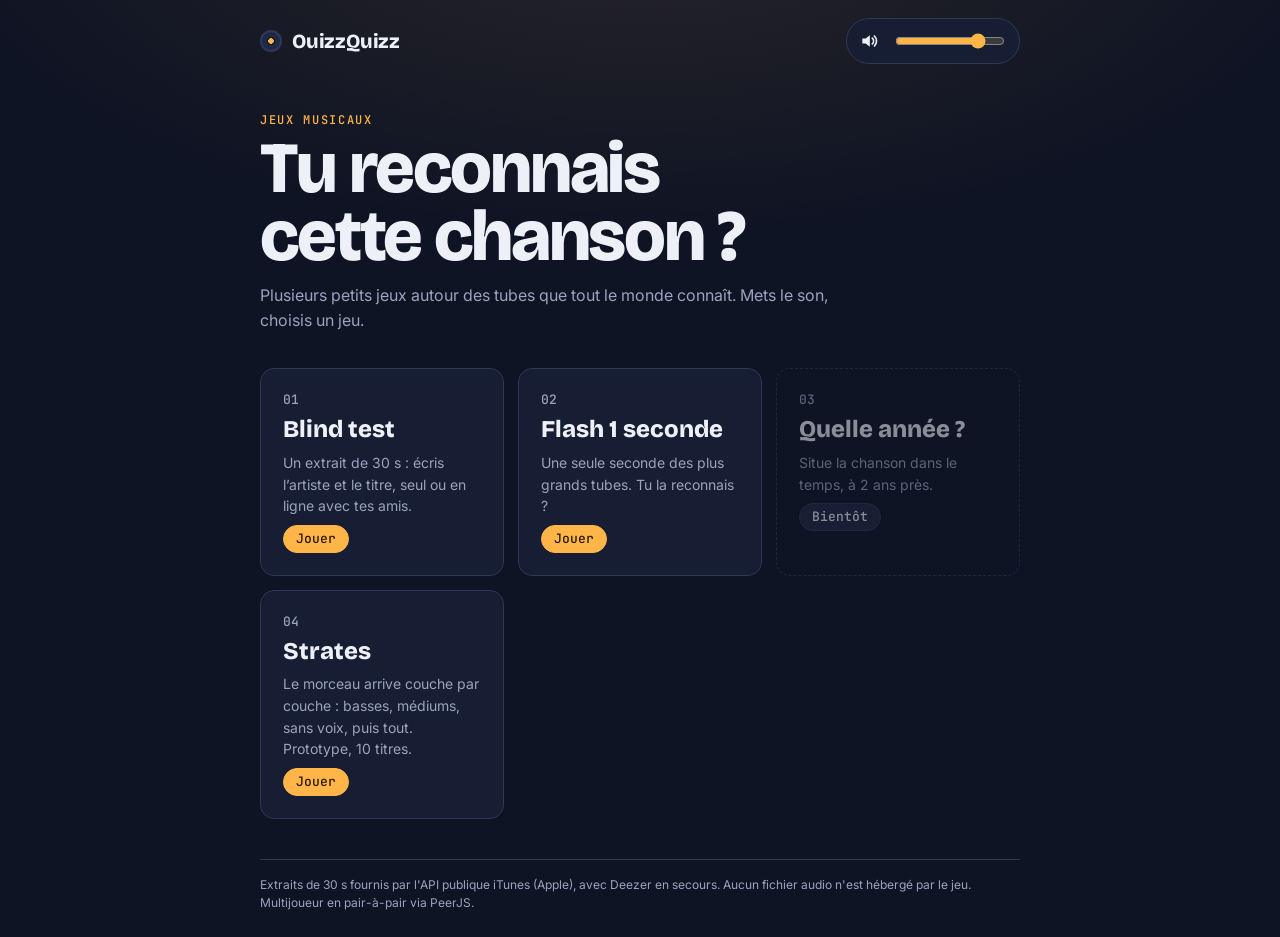
==== index.html @ e206c195 "Prototype Strates : morceau révélé couche par couche (filtres Web Audio), 10 titres en solo Co-Autho" ====
<!doctype html>
<html lang="fr">
<head>
  <meta charset="utf-8">
  <meta name="viewport" content="width=device-width, initial-scale=1, viewport-fit=cover">
  <title>OuizzQuizz</title>
  <link rel="preconnect" href="https://fonts.googleapis.com">
  <link rel="stylesheet" href="https://fonts.googleapis.com/css2?family=Bricolage+Grotesque:opsz,wght@12..96,500;12..96,800&family=Inter:wght@400;500;600&family=JetBrains+Mono:wght@500&display=swap">
  <link rel="stylesheet" href="css/style.css">
  <link rel="stylesheet" href="css/strates.css">
</head>
<body>
  <header class="topbar">
    <button class="brand" id="home-link" type="button" aria-label="Retour à l'accueil">
      <span class="brand-mark" aria-hidden="true"></span>OuizzQuizz
    </button>
    <div class="volume">
      <button type="button" id="mute-btn" class="vol-btn" aria-label="Couper le son">
        <svg viewBox="0 0 24 24" width="20" height="20" aria-hidden="true"><path fill="currentColor" d="M4 9v6h4l5 4V5L8 9H4z"/><path id="vol-waves" fill="none" stroke="currentColor" stroke-width="2" stroke-linecap="round" d="M16 8.5a5 5 0 0 1 0 7M18.5 6a8.5 8.5 0 0 1 0 12"/></svg>
      </button>
      <input type="range" id="volume" min="0" max="100" step="1" aria-label="Volume">
    </div>
  </header>

  <main id="app" aria-live="polite"></main>

  <footer class="credits">
    Extraits de 30 s fournis par l'API publique iTunes (Apple), avec Deezer en secours. Aucun fichier audio n'est hébergé par le jeu. Multijoueur en pair-à-pair via PeerJS.
  </footer>

  <!-- Scripts classiques (pas de modules ES) : le jeu marche aussi en double-cliquant sur index.html. -->
  <script src="js/vendor/peerjs.min.js"></script>
  <script src="js/core/registry.js"></script>
  <script src="js/core/audio-source.js"></script>
  <script src="js/core/ui.js"></script>
  <script src="js/core/match.js"></script>
  <script src="js/core/net.js"></script>
  <script src="js/data/big-catalog.js"></script>
  <script src="js/data/catalog.js"></script>
  <script src="js/games/blindtest/engine.js"></script>
  <script src="js/games/blindtest/view.js"></script>
  <script src="js/games/strates.js"></script>
  <!-- Ajouter les futurs sous-jeux ici : js/games/<nom>.js -->
  <script src="js/app.js"></script>
</body>
</html>
---- css/style.css ----
/* Concept : console de radio de nuit. Fond encre bleue, accents ambre de VU-mètre. */
:root {
  --bg: #0f1424;
  --surface: #171e33;
  --surface-2: #202944;
  --line: #2d3756;
  --fg: #eef0f7;
  --muted: #9aa3bf;
  --amber: #ffb547;
  --amber-ink: #2a1a00;
  --good: #3ccf8e;
  --bad: #ff6b6b;
  --display: 'Bricolage Grotesque', 'Arial Narrow', system-ui, sans-serif;
  --body: 'Inter', system-ui, -apple-system, 'Segoe UI', sans-serif;
  --mono: 'JetBrains Mono', ui-monospace, Menlo, monospace;
  --radius: 14px;
  color-scheme: dark;
}

* { box-sizing: border-box; }
[hidden] { display: none !important; }
html, body { margin: 0; }
body {
  min-height: 100vh;
  background:
    radial-gradient(ellipse 80% 50% at 50% -10%, rgba(255, 181, 71, .10), transparent 70%),
    var(--bg);
  color: var(--fg);
  font: 16px/1.55 var(--body);
  padding-left: max(16px, env(safe-area-inset-left, 0px));
  padding-right: max(16px, env(safe-area-inset-right, 0px));
  padding-block: env(safe-area-inset-top, 0px) env(safe-area-inset-bottom, 0px);
  display: flex;
  flex-direction: column;
  align-items: center;
}
.topbar, main, .credits { width: 100%; max-width: 760px; }
button { font: inherit; color: inherit; }
:focus-visible { outline: 3px solid var(--amber); outline-offset: 3px; }

.topbar { padding-block: 18px; }
.brand {
  display: inline-flex; align-items: center; gap: 10px;
  background: none; border: 0; cursor: pointer; padding: 0;
  font-family: var(--display); font-weight: 800; font-size: 20px; letter-spacing: -.01em;
}
.brand-mark {
  width: 22px; height: 22px; border-radius: 50%;
  background: radial-gradient(circle, var(--amber) 0 18%, var(--bg) 19% 26%, var(--surface-2) 27% 100%);
  box-shadow: inset 0 0 0 2px var(--line);
}

main { flex: 1; padding-block: 8px 40px; }
.credits { color: var(--muted); font-size: 12px; padding-block: 16px 24px; border-top: 1px solid var(--line); }

/* Typo */
.eyebrow { margin: 0; font: 500 12px/1 var(--mono); text-transform: uppercase; letter-spacing: .14em; color: var(--amber); }
.display { margin: 8px 0 12px; font: 800 clamp(40px, 9vw, 72px)/0.95 var(--display); letter-spacing: -.03em; text-wrap: balance; }
.lede { margin: 0; color: var(--muted); max-width: 60ch; }
.meta { margin: 0; color: var(--muted); font-size: 14px; }
h2 { font: 800 24px/1.15 var(--display); margin: 0; }

/* Accueil */
.home { display: grid; gap: 36px; }
.hero { padding-top: 24px; }
.games { display: grid; grid-template-columns: repeat(auto-fit, minmax(220px, 1fr)); gap: 14px; }
.game-card {
  position: relative; display: grid; gap: 8px; align-content: start;
  padding: 22px; min-height: 190px;
  background: var(--surface); border: 1px solid var(--line); border-radius: var(--radius);
  color: inherit; text-decoration: none;
  transition: transform .15s ease, border-color .15s ease;
}
.game-card p { margin: 0; color: var(--muted); font-size: 14px; }
.game-card .pill { justify-self: start; margin-top: auto; }
a.game-card:hover { transform: translateY(-2px); border-color: var(--amber); }
.game-card.soon { opacity: .55; border-style: dashed; background: transparent; }
.game-num { font: 500 13px var(--mono); color: var(--muted); }

.pill {
  display: inline-block; padding: 5px 12px; border-radius: 999px;
  background: var(--surface-2); border: 1px solid var(--line);
  font: 500 13px/1.2 var(--mono); font-variant-numeric: tabular-nums;
}
.pill.play, .pill.score { background: var(--amber); color: var(--amber-ink); border-color: var(--amber); }
.pill.streak { color: var(--amber); border-color: var(--amber); }

/* Panneaux */
.panel { display: grid; gap: 22px; padding-top: 12px; }
.field { display: grid; gap: 10px; }
.label { font: 500 12px var(--mono); text-transform: uppercase; letter-spacing: .12em; color: var(--muted); }
.chips { display: flex; flex-wrap: wrap; gap: 8px; }
.chip {
  padding: 9px 16px; border-radius: 999px; cursor: pointer;
  background: var(--surface); border: 1px solid var(--line);
}
.chip:hover { border-color: var(--muted); }
.chip[aria-checked="true"] { background: var(--fg); color: var(--bg); border-color: var(--fg); font-weight: 600; }

.btn {
  justify-self: start; padding: 14px 26px; border-radius: 999px; cursor: pointer;
  border: 1px solid transparent; font-weight: 600;
}
.btn.primary { background: var(--amber); color: var(--amber-ink); }
.btn.primary:hover { filter: brightness(1.08); }
.btn.ghost { background: transparent; border-color: var(--line); }
.btn.ghost:hover { border-color: var(--muted); }

/* Égaliseur */
.eq { display: flex; align-items: flex-end; gap: 5px; height: 64px; }
.eq span {
  width: 9px; height: 18%; border-radius: 3px;
  background: linear-gradient(to top, var(--amber), #ffd88f);
  transition: height .3s ease;
}
.eq.on span, .loading .eq span { animation: bounce .9s ease-in-out infinite alternate; }
@keyframes bounce { 0% { height: 15%; } 50% { height: 85%; } 100% { height: 40%; } }

.loading { justify-items: center; padding-block: 80px; color: var(--muted); }

/* Manche */
.round-head { display: flex; flex-wrap: wrap; gap: 8px; }
.stage {
  display: grid; justify-items: center; gap: 12px;
  padding: 32px 16px; border-radius: var(--radius);
  background: var(--surface); border: 1px solid var(--line);
}
.status { margin: 0; font: 800 22px var(--display); text-align: center; }

.timer { position: relative; height: 28px; border-radius: 999px; background: var(--surface); border: 1px solid var(--line); overflow: hidden; }
.timer-fill { position: absolute; inset: 0; background: var(--amber); transform-origin: left; opacity: .85; }
.timer-fill.hurry { background: var(--bad); }
.timer-text { position: absolute; right: 12px; top: 50%; transform: translateY(-50%); font: 500 13px var(--mono); color: var(--fg); mix-blend-mode: difference; font-variant-numeric: tabular-nums; }

.options { display: grid; grid-template-columns: repeat(auto-fit, minmax(260px, 1fr)); gap: 10px; }
.option {
  display: flex; align-items: center; gap: 14px; text-align: left;
  padding: 14px 16px; border-radius: var(--radius); cursor: pointer;
  background: var(--surface); border: 1px solid var(--line);
  transition: border-color .12s ease, background .12s ease;
}
.option:hover:not(:disabled) { border-color: var(--amber); background: var(--surface-2); }
.option:disabled { cursor: default; opacity: .6; }
.option.right { opacity: 1; border-color: var(--good); background: color-mix(in srgb, var(--good) 16%, var(--surface)); }
.option.wrong { opacity: 1; border-color: var(--bad); background: color-mix(in srgb, var(--bad) 16%, var(--surface)); }
.key {
  flex: none; width: 28px; height: 28px; display: grid; place-items: center;
  border-radius: 8px; border: 1px solid var(--line); font: 500 13px var(--mono); color: var(--muted);
}
.opt-text { display: grid; min-width: 0; }
.opt-text strong { font-weight: 600; }
.opt-text span { color: var(--muted); font-size: 14px; }

/* Révélation */
.reveal {
  display: grid; grid-template-columns: auto 1fr; gap: 18px; align-items: center;
  padding: 18px; border-radius: var(--radius);
  background: var(--surface-2); border: 1px solid var(--line);
  animation: rise .35s ease both;
}
.reveal.good { border-color: var(--good); }
.reveal.bad { border-color: var(--bad); }
.cover { width: 120px; height: 120px; border-radius: 10px; object-fit: cover; background: var(--surface); }
.reveal-text { min-width: 0; }
.reveal-text p { margin: 0; }
.verdict { font: 500 13px var(--mono); text-transform: uppercase; letter-spacing: .1em; }
.reveal.good .verdict { color: var(--good); }
.reveal.bad .verdict { color: var(--bad); }
.reveal-title { font: 800 26px/1.1 var(--display); margin-top: 6px !important; }
.reveal-artist { color: var(--muted); }
.source { display: inline-block; margin-top: 8px; color: var(--amber); font-size: 14px; }
.next-btn { grid-column: 1 / -1; }
@keyframes rise { from { opacity: 0; transform: translateY(8px); } }

/* Fin */
.big-score { margin: 0; font: 800 clamp(64px, 16vw, 120px)/1 var(--display); letter-spacing: -.04em; color: var(--amber); font-variant-numeric: tabular-nums; }
.big-score small { font-size: .3em; color: var(--muted); letter-spacing: 0; }
.recap { list-style: none; margin: 0; padding: 0; border-top: 1px solid var(--line); }
.recap li { display: grid; grid-template-columns: 24px 1fr auto; gap: 10px; align-items: baseline; padding: 10px 0; border-bottom: 1px solid var(--line); }
.recap-text { min-width: 0; color: var(--muted); }
.recap-text strong { color: var(--fg); font-weight: 600; }
.recap-pts { font: 500 13px var(--mono); color: var(--muted); font-variant-numeric: tabular-nums; }
.recap .ok .mark { color: var(--good); }
.recap .ko .mark { color: var(--bad); }
.actions { display: flex; flex-wrap: wrap; gap: 10px; }

@media (max-width: 480px) {
  .reveal { grid-template-columns: 1fr; }
  .cover { width: 100%; height: auto; aspect-ratio: 1; max-width: 220px; }
}
@media (prefers-reduced-motion: reduce) {
  *, *::before, *::after { animation: none !important; transition: none !important; }
}

/* ---------- v2 : réponse écrite, multijoueur ---------- */
.settings { display: grid; gap: 18px; }
.chip:disabled { cursor: default; opacity: .75; }
.chip:disabled:hover { border-color: var(--line); }
.text-input {
  width: 100%; padding: 13px 16px; border-radius: 12px;
  background: var(--surface); border: 1px solid var(--line); color: var(--fg);
  font: 500 17px var(--body);
}
.text-input::placeholder { color: var(--muted); opacity: .7; }
.text-input:focus { outline: none; border-color: var(--amber); box-shadow: 0 0 0 3px color-mix(in srgb, var(--amber) 25%, transparent); }
.text-input:disabled { opacity: .6; }
#player-name { max-width: 320px; }
.error { margin: 0; color: var(--bad); font-weight: 500; }

.join-box { display: grid; gap: 10px; padding: 20px; border-radius: var(--radius); border: 1px dashed var(--line); }
.join-row { display: flex; flex-wrap: wrap; gap: 10px; }
.code-input { width: 9ch; flex: none; text-transform: uppercase; font: 500 22px var(--mono); letter-spacing: .25em; text-align: center; }

.code-card { display: grid; gap: 8px; justify-items: start; padding: 22px; border-radius: var(--radius); background: var(--surface); border: 1px solid var(--line); }
.code { margin: 0; font: 800 clamp(56px, 14vw, 88px)/1 var(--mono); letter-spacing: .12em; color: var(--amber); }

.players { list-style: none; margin: 0; padding: 0; display: flex; flex-wrap: wrap; gap: 8px; }
.players li { display: inline-flex; align-items: center; gap: 8px; padding: 8px 14px; border-radius: 999px; background: var(--surface); border: 1px solid var(--line); }
.tag { font: 500 11px var(--mono); text-transform: uppercase; letter-spacing: .08em; color: var(--muted); }
.tag.me { color: var(--amber); }
.waiting { display: inline-flex; align-items: center; gap: 10px; }
.waiting .eq { height: 18px; gap: 3px; }
.waiting .eq span { width: 4px; animation: bounce .9s ease-in-out infinite alternate; }

.stage-actions { display: flex; flex-wrap: wrap; gap: 8px; justify-content: center; }
.stage-actions:empty { display: none; }
.answer-form { display: grid; grid-template-columns: 1fr 1fr auto; gap: 10px; align-items: end; }
.answer-form .field { gap: 6px; }
@media (max-width: 600px) { .answer-form { grid-template-columns: 1fr; } .answer-form .btn { justify-self: stretch; } }
.option.picked { opacity: 1; border-color: var(--amber); }

.reveal.half { border-color: var(--amber); }
.reveal.half .verdict { color: var(--amber); }
.my-answer { list-style: none; margin: 10px 0 0; padding: 0; display: grid; gap: 4px; font-size: 15px; }
.my-answer em { font-style: normal; font-weight: 600; }
.mark { display: inline-block; width: 1.4em; font-weight: 700; }
.mark.ok, .recap .ok .mark { color: var(--good); }
.mark.ko, .recap .ko .mark { color: var(--bad); }
.recap .half .mark { color: var(--amber); }

.board { list-style: none; margin: 0; padding: 0; border-top: 1px solid var(--line); }
.board li { display: grid; grid-template-columns: auto minmax(0, 1fr) auto; gap: 12px; align-items: baseline; padding: 10px 4px; border-bottom: 1px solid var(--line); }
.board:not(.standings) li { grid-template-columns: minmax(0, 8em) minmax(0, 1fr) auto; }
.board li.me { background: color-mix(in srgb, var(--amber) 8%, transparent); }
.board-name { font-weight: 600; overflow-wrap: anywhere; }
.board-answer { color: var(--muted); overflow-wrap: anywhere; }
.board-pts, .rank { font: 500 14px var(--mono); font-variant-numeric: tabular-nums; }
.rank { color: var(--amber); width: 1.5em; }
.reveal > .waiting { grid-column: 1 / -1; }

/* ---------- v3 : saisie unique, couleurs, intertitre ---------- */
.answer-zone { display: grid; gap: 12px; }
.badges { display: grid; grid-template-columns: 1fr 1fr; gap: 10px; }
.badge { display: grid; gap: 4px; padding: 12px 14px; border-radius: 12px; background: var(--surface); border: 1px solid var(--line); min-width: 0; }
.badge-value { font: 800 18px/1.2 var(--display); overflow-wrap: anywhere; color: var(--muted); }
.badge.ok { border-color: var(--good); background: color-mix(in srgb, var(--good) 14%, var(--surface)); }
.badge.ok .badge-value { color: var(--good); }
.badge.half { border-color: var(--amber); background: color-mix(in srgb, var(--amber) 14%, var(--surface)); }
.badge.half .badge-value { color: var(--amber); }

.guess-form { display: flex; gap: 10px; }
.guess-input { flex: 1; min-width: 0; font-size: 19px; }
.guess-input.good { animation: flash-good .8s ease; }
.guess-input.half { animation: flash-half .8s ease; }
.guess-input.bad { animation: flash-bad .8s ease; }
@keyframes flash-good { 0%, 40% { border-color: var(--good); box-shadow: 0 0 0 4px color-mix(in srgb, var(--good) 35%, transparent); } }
@keyframes flash-half { 0%, 40% { border-color: var(--amber); box-shadow: 0 0 0 4px color-mix(in srgb, var(--amber) 35%, transparent); } }
@keyframes flash-bad { 0%, 40% { border-color: var(--bad); box-shadow: 0 0 0 4px color-mix(in srgb, var(--bad) 35%, transparent); } }

.guesses { list-style: none; margin: 0; padding: 0; display: flex; flex-wrap: wrap; gap: 8px; }
.guesses li { padding: 6px 12px; border-radius: 999px; font-weight: 600; font-size: 15px; border: 1px solid; overflow-wrap: anywhere; }
.guesses li.good { color: var(--good); border-color: var(--good); background: color-mix(in srgb, var(--good) 14%, transparent); }
.guesses li.half { color: var(--amber); border-color: var(--amber); background: color-mix(in srgb, var(--amber) 14%, transparent); }
.guesses li.bad { color: var(--bad); border-color: var(--bad); background: color-mix(in srgb, var(--bad) 12%, transparent); }

.live { list-style: none; margin: 0; padding: 0; display: flex; flex-wrap: wrap; gap: 8px; }
.live li { display: inline-flex; align-items: center; gap: 6px; padding: 6px 12px; border-radius: 999px; background: var(--surface); border: 1px solid var(--line); font-size: 14px; }
.live li.me { border-color: var(--amber); }
.dot { display: inline-block; width: 10px; height: 10px; border-radius: 50%; background: var(--line); vertical-align: middle; }
.dot.on { background: var(--good); }
.dot.mid { background: var(--amber); }

.parts { display: flex; flex-wrap: wrap; gap: 6px; align-items: center; margin-top: 10px; }
.part { padding: 3px 10px; border-radius: 999px; font: 500 13px var(--mono); border: 1px solid var(--line); }
.part.ok { color: var(--good); border-color: var(--good); }
.part.mid { color: var(--amber); border-color: var(--amber); }
.part.ko { color: var(--bad); border-color: var(--bad); }
.part.bonus { color: var(--amber-ink); background: var(--amber); border-color: var(--amber); }
.part-total { font: 800 16px var(--display); margin-left: 4px; }

.break { position: relative; height: 34px; border-radius: 999px; background: var(--surface); border: 1px solid var(--line); overflow: hidden; }
.break-fill { position: absolute; inset: 0; background: color-mix(in srgb, var(--amber) 55%, var(--surface)); transform: scaleX(0); transform-origin: left; }
.break-text { position: absolute; inset: 0; display: grid; place-items: center; font: 500 14px var(--mono); color: var(--fg); }


/* ---------- v4 : volume, pause, tableau des scores, musique précédente ---------- */
.topbar { display: flex; align-items: center; justify-content: space-between; gap: 12px; flex-wrap: wrap; }
.volume { display: flex; align-items: center; gap: 8px; padding: 6px 12px 6px 6px; border-radius: 999px; background: var(--surface); border: 1px solid var(--line); }
.vol-btn { display: grid; place-items: center; width: 32px; height: 32px; border-radius: 50%; border: 0; background: transparent; cursor: pointer; color: var(--fg); }
.vol-btn.muted { color: var(--bad); }
.vol-btn.muted #vol-waves { display: none; }
#volume { width: 110px; accent-color: var(--amber); cursor: pointer; }

.pause-btn { margin-left: auto; }
.round-head { align-items: center; }
.paused-banner { display: grid; justify-items: center; gap: 10px; padding: 18px; border-radius: var(--radius); border: 1px dashed var(--amber); background: color-mix(in srgb, var(--amber) 10%, var(--surface)); text-align: center; }
.paused-banner p { margin: 0; font: 800 22px var(--display); color: var(--amber); }
.is-paused .eq span { animation-play-state: paused !important; }

.stars { color: var(--amber); letter-spacing: .05em; font-size: 14px; white-space: nowrap; }
.scoreboard { list-style: none; margin: 0; padding: 0; display: grid; gap: 6px; }
.scoreboard li { display: grid; grid-template-columns: auto minmax(0, 1fr) auto auto auto; gap: 10px; align-items: center; padding: 8px 12px; border-radius: 12px; background: var(--surface); border: 1px solid var(--line); }
.scoreboard li.me { border-color: var(--amber); }
.sb-name { font-weight: 600; overflow-wrap: anywhere; }
.sb-dots { display: inline-flex; gap: 4px; }
.sb-score { font: 500 14px var(--mono); font-variant-numeric: tabular-nums; }
.initials { display: inline-grid; place-items: center; min-width: 30px; height: 30px; padding: 0 6px; border-radius: 999px; font: 700 12px var(--mono); letter-spacing: .04em; background: var(--surface-2); border: 1px solid var(--line); color: var(--fg); }
.initials.full { background: var(--good); border-color: var(--good); color: #062a1a; }
.initials.part { background: var(--amber); border-color: var(--amber); color: var(--amber-ink); }

.prev-song { display: grid; grid-template-columns: auto minmax(0, 1fr); gap: 12px; align-items: center; padding: 10px; border-radius: 12px; background: var(--surface); border: 1px solid var(--line); }
.prev-cover { width: 56px; height: 56px; border-radius: 8px; object-fit: cover; background: var(--surface-2); }
.prev-text { display: grid; gap: 2px; min-width: 0; }
.prev-text strong { overflow-wrap: anywhere; }
.prev-text span.meta-line { color: var(--muted); font-size: 14px; }
.prev-finders { display: flex; flex-wrap: wrap; gap: 5px; margin-top: 4px; }
.prev-finders .none { color: var(--muted); font-size: 13px; }
.side { display: grid; gap: 12px; }

.board-name .initials { min-width: 26px; height: 26px; font-size: 11px; vertical-align: middle; }
.btn:disabled { opacity: .45; cursor: default; filter: none; }

/* ---------- v5 : tout tient dans l'écran pendant la partie ---------- */
.in-game .credits { display: none; }
.in-game .topbar { padding-block: 10px; }
.in-game main { padding-block: 0 16px; }
.panel.round { gap: 12px; padding-top: 0; grid-auto-flow: row dense; }
.panel.round .stage { padding: 14px 16px; gap: 6px; }
.panel.round .eq { height: 40px; }
.panel.round .status { font-size: 19px; }
.panel.round .timer { height: 24px; }
.panel.round .badge { padding: 8px 12px; gap: 2px; }
.panel.round .badge-value { font-size: 16px; }
.panel.round .answer-zone { gap: 8px; }
.panel.round .answer-zone > .meta { font-size: 13px; }
.panel.round .field { gap: 6px; }
.panel.round .scoreboard li { padding: 5px 10px; }
.panel.round .initials { min-width: 26px; height: 26px; font-size: 11px; }
.panel.round .prev-cover { width: 48px; height: 48px; }
.intertitle .cover { width: 96px; height: 96px; }
.intertitle .reveal { padding: 14px; gap: 14px; }
.intertitle .reveal-title { font-size: 22px; }
.intertitle .board li { padding: 6px 4px; }
@media (min-width: 900px) {
  .in-game .topbar, .in-game main { max-width: 1100px; }
  .panel.round { grid-template-columns: minmax(0, 1.45fr) minmax(280px, 1fr); column-gap: 24px; align-items: start; }
  .panel.round > * { grid-column: 1; }
  .panel.round > .side { grid-column: 2; grid-row: 1 / span 8; }
}
@media (max-height: 760px) {
  .panel.round .eq { height: 28px; }
  .panel.round .stage { padding: 10px 14px; }
  .in-game .topbar { padding-block: 6px; }
}

.pause-btn { padding: 8px 18px; }
@media (max-width: 600px) {
  .panel.round .answer-zone > .meta { display: none; }
  .panel.round .badge .label { font-size: 10px; }
  .intertitle .reveal { grid-template-columns: auto 1fr; }
  .intertitle .cover { width: 72px; height: 72px; max-width: none; aspect-ratio: auto; }
}
---- css/strates.css ----
/* Strates : barres des couches révélées */
.strata-legend, .strata-bars { list-style: none; margin: 0; padding: 0; display: grid; gap: 8px; }
.strata-legend li { display: grid; grid-template-columns: auto 1fr auto; gap: 12px; align-items: center; padding: 10px 14px; border-radius: 12px; background: var(--surface); border: 1px solid var(--line); }
.strata-num { display: inline-grid; place-items: center; width: 28px; height: 28px; border-radius: 50%; background: var(--surface-2); font: 500 14px var(--mono); color: var(--muted); }
.strata-pts { font: 500 14px var(--mono); color: var(--amber); }
.strata-bars { grid-template-columns: repeat(4, 1fr); }
.strata-bar { display: flex; flex-direction: column; align-items: center; gap: 6px; padding: 12px 6px; border-radius: 12px; background: var(--surface); border: 1px dashed var(--line); color: var(--muted); transition: background .3s, border-color .3s, color .3s; }
.strata-name { font-weight: 600; font-size: 14px; text-align: center; }
.strata-bar.on { border-style: solid; border-color: color-mix(in srgb, var(--amber) 45%, var(--line)); color: var(--fg); }
.strata-bar.on .strata-num { background: var(--amber); color: var(--amber-ink); }
.strata-bar.now { background: color-mix(in srgb, var(--amber) 14%, var(--surface)); border-color: var(--amber); }
.strata-hint { margin: 0; color: var(--muted); }
.strates .stage-actions { display: flex; gap: 10px; flex-wrap: wrap; }
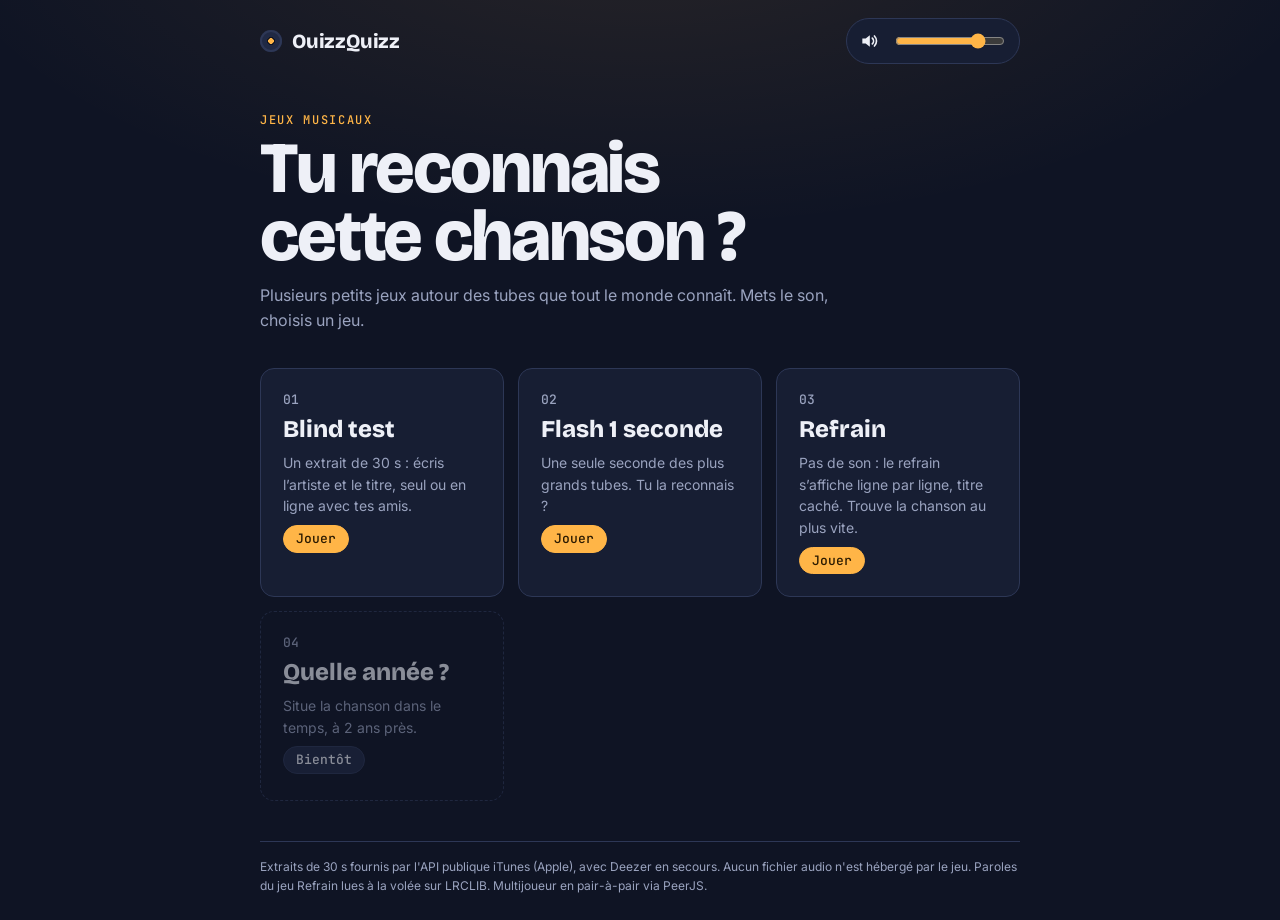
==== commit 1092efd7: "Jeu Refrain : le refrain ligne par ligne, titre masqué, test sur 100 titres Paroles lues à la volée " ====
--- a/index.html
+++ b/index.html
@@ -7,7 +7,6 @@
   <link rel="preconnect" href="https://fonts.googleapis.com">
   <link rel="stylesheet" href="https://fonts.googleapis.com/css2?family=Bricolage+Grotesque:opsz,wght@12..96,500;12..96,800&family=Inter:wght@400;500;600&family=JetBrains+Mono:wght@500&display=swap">
   <link rel="stylesheet" href="css/style.css">
-  <link rel="stylesheet" href="css/strates.css">
 </head>
 <body>
   <header class="topbar">
@@ -25,7 +24,7 @@
   <main id="app" aria-live="polite"></main>
 
   <footer class="credits">
-    Extraits de 30 s fournis par l'API publique iTunes (Apple), avec Deezer en secours. Aucun fichier audio n'est hébergé par le jeu. Multijoueur en pair-à-pair via PeerJS.
+    Extraits de 30 s fournis par l'API publique iTunes (Apple), avec Deezer en secours. Aucun fichier audio n'est hébergé par le jeu. Paroles du jeu Refrain lues à la volée sur LRCLIB. Multijoueur en pair-à-pair via PeerJS.
   </footer>
 
   <!-- Scripts classiques (pas de modules ES) : le jeu marche aussi en double-cliquant sur index.html. -->
@@ -35,11 +34,12 @@
   <script src="js/core/ui.js"></script>
   <script src="js/core/match.js"></script>
   <script src="js/core/net.js"></script>
+  <script src="js/core/lyrics.js"></script>
   <script src="js/data/big-catalog.js"></script>
   <script src="js/data/catalog.js"></script>
+  <script src="js/data/refrain-songs.js"></script>
   <script src="js/games/blindtest/engine.js"></script>
   <script src="js/games/blindtest/view.js"></script>
-  <script src="js/games/strates.js"></script>
   <!-- Ajouter les futurs sous-jeux ici : js/games/<nom>.js -->
   <script src="js/app.js"></script>
 </body>
--- a/css/style.css
+++ b/css/style.css
@@ -370,3 +370,15 @@
   .intertitle .reveal { grid-template-columns: auto 1fr; }
   .intertitle .cover { width: 72px; height: 72px; max-width: none; aspect-ratio: auto; }
 }
+
+/* Jeu « Refrain » : lignes du refrain, la dernière apparue en évidence. */
+.lyrics { list-style: none; margin: 0; padding: 0; display: grid; gap: 6px; width: 100%; text-align: center; }
+.lyric {
+  font-family: var(--display); font-weight: 800; font-size: clamp(1.15rem, 4.2vw, 1.6rem);
+  line-height: 1.3; color: var(--muted); overflow-wrap: anywhere;
+}
+.lyric.on { color: var(--fg); animation: lyric-in .35s ease-out; }
+@keyframes lyric-in { from { opacity: 0; transform: translateY(6px); } to { opacity: 1; transform: none; } }
+@media (prefers-reduced-motion: reduce) { .lyric.on { animation: none; } }
+.panel.round .lyrics-stage .status { font: 500 12px var(--mono); color: var(--muted); }
+.panel.round .lyrics-stage { padding: 18px 16px; gap: 10px; }
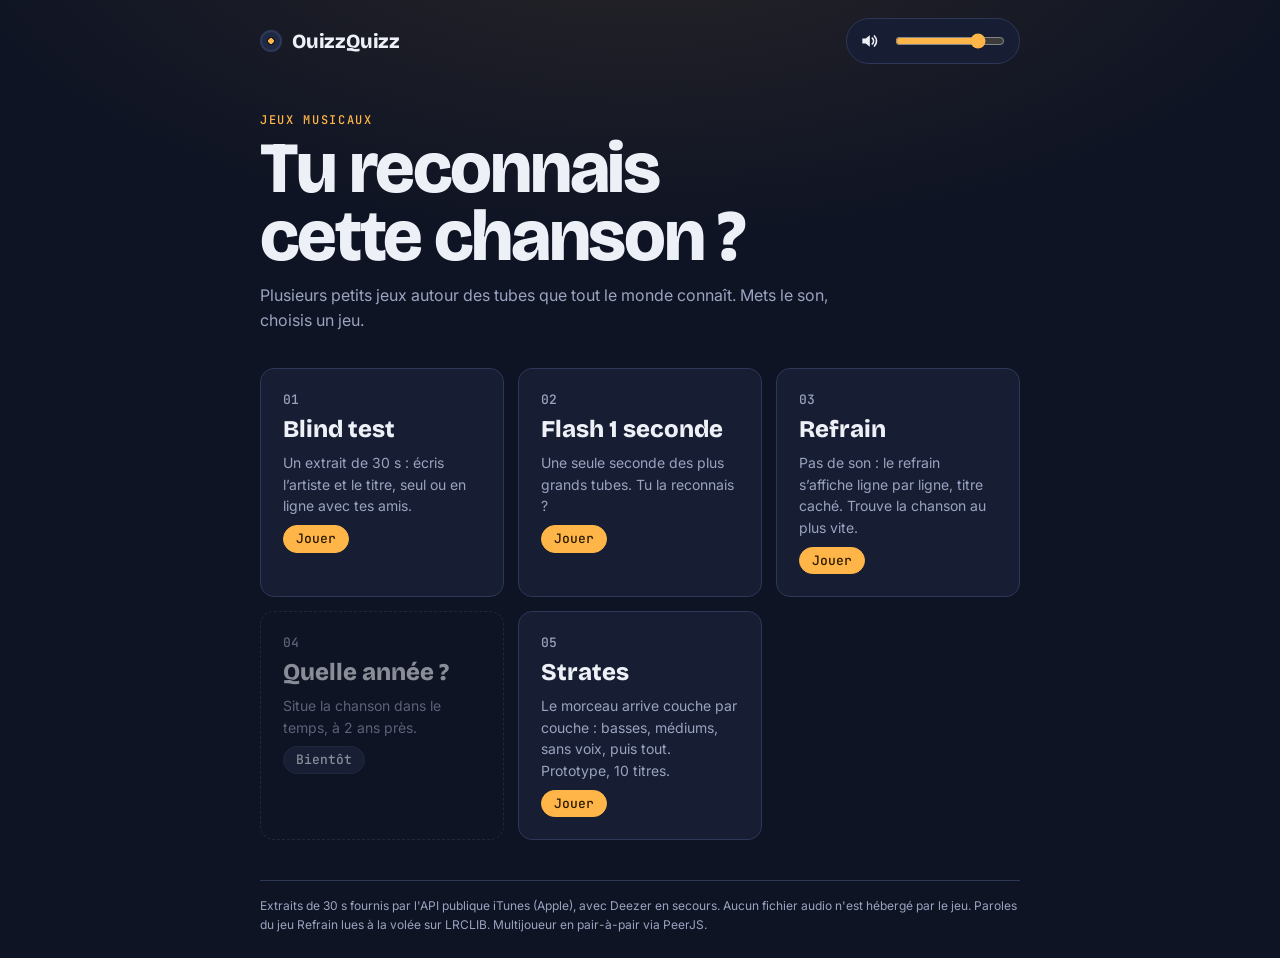
==== commit 9cac7084: "Merge remote-tracking branch 'origin/main' into claude/project-thread-gvn3o2" ====
--- a/index.html
+++ b/index.html
@@ -7,6 +7,7 @@
   <link rel="preconnect" href="https://fonts.googleapis.com">
   <link rel="stylesheet" href="https://fonts.googleapis.com/css2?family=Bricolage+Grotesque:opsz,wght@12..96,500;12..96,800&family=Inter:wght@400;500;600&family=JetBrains+Mono:wght@500&display=swap">
   <link rel="stylesheet" href="css/style.css">
+  <link rel="stylesheet" href="css/strates.css">
 </head>
 <body>
   <header class="topbar">
@@ -40,6 +41,7 @@
   <script src="js/data/refrain-songs.js"></script>
   <script src="js/games/blindtest/engine.js"></script>
   <script src="js/games/blindtest/view.js"></script>
+  <script src="js/games/strates.js"></script>
   <!-- Ajouter les futurs sous-jeux ici : js/games/<nom>.js -->
   <script src="js/app.js"></script>
 </body>
--- a/css/strates.css
+++ b/css/strates.css
@@ -0,0 +1,13 @@
+/* Strates : barres des couches révélées */
+.strata-legend, .strata-bars { list-style: none; margin: 0; padding: 0; display: grid; gap: 8px; }
+.strata-legend li { display: grid; grid-template-columns: auto 1fr auto; gap: 12px; align-items: center; padding: 10px 14px; border-radius: 12px; background: var(--surface); border: 1px solid var(--line); }
+.strata-num { display: inline-grid; place-items: center; width: 28px; height: 28px; border-radius: 50%; background: var(--surface-2); font: 500 14px var(--mono); color: var(--muted); }
+.strata-pts { font: 500 14px var(--mono); color: var(--amber); }
+.strata-bars { grid-template-columns: repeat(4, 1fr); }
+.strata-bar { display: flex; flex-direction: column; align-items: center; gap: 6px; padding: 12px 6px; border-radius: 12px; background: var(--surface); border: 1px dashed var(--line); color: var(--muted); transition: background .3s, border-color .3s, color .3s; }
+.strata-name { font-weight: 600; font-size: 14px; text-align: center; }
+.strata-bar.on { border-style: solid; border-color: color-mix(in srgb, var(--amber) 45%, var(--line)); color: var(--fg); }
+.strata-bar.on .strata-num { background: var(--amber); color: var(--amber-ink); }
+.strata-bar.now { background: color-mix(in srgb, var(--amber) 14%, var(--surface)); border-color: var(--amber); }
+.strata-hint { margin: 0; color: var(--muted); }
+.strates .stage-actions { display: flex; gap: 10px; flex-wrap: wrap; }
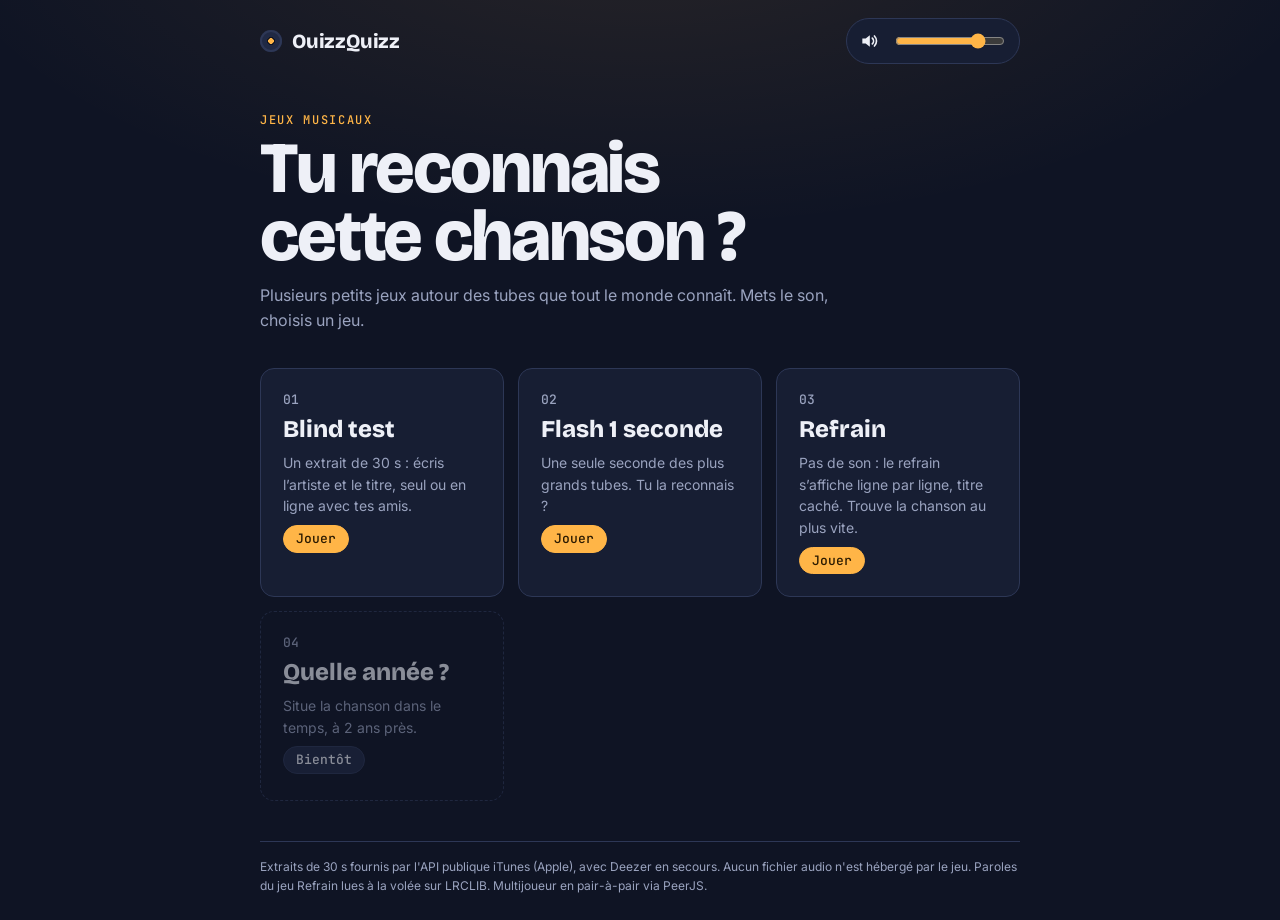
==== commit 15c08fc9: "Retirer le prototype Strates (abandonné) Co-Authored-By: Claude Opus 5.5 <noreply@anthropic.com> Cla" ====
--- a/index.html
+++ b/index.html
@@ -7,7 +7,6 @@
   <link rel="preconnect" href="https://fonts.googleapis.com">
   <link rel="stylesheet" href="https://fonts.googleapis.com/css2?family=Bricolage+Grotesque:opsz,wght@12..96,500;12..96,800&family=Inter:wght@400;500;600&family=JetBrains+Mono:wght@500&display=swap">
   <link rel="stylesheet" href="css/style.css">
-  <link rel="stylesheet" href="css/strates.css">
 </head>
 <body>
   <header class="topbar">
@@ -41,7 +40,6 @@
   <script src="js/data/refrain-songs.js"></script>
   <script src="js/games/blindtest/engine.js"></script>
   <script src="js/games/blindtest/view.js"></script>
-  <script src="js/games/strates.js"></script>
   <!-- Ajouter les futurs sous-jeux ici : js/games/<nom>.js -->
   <script src="js/app.js"></script>
 </body>
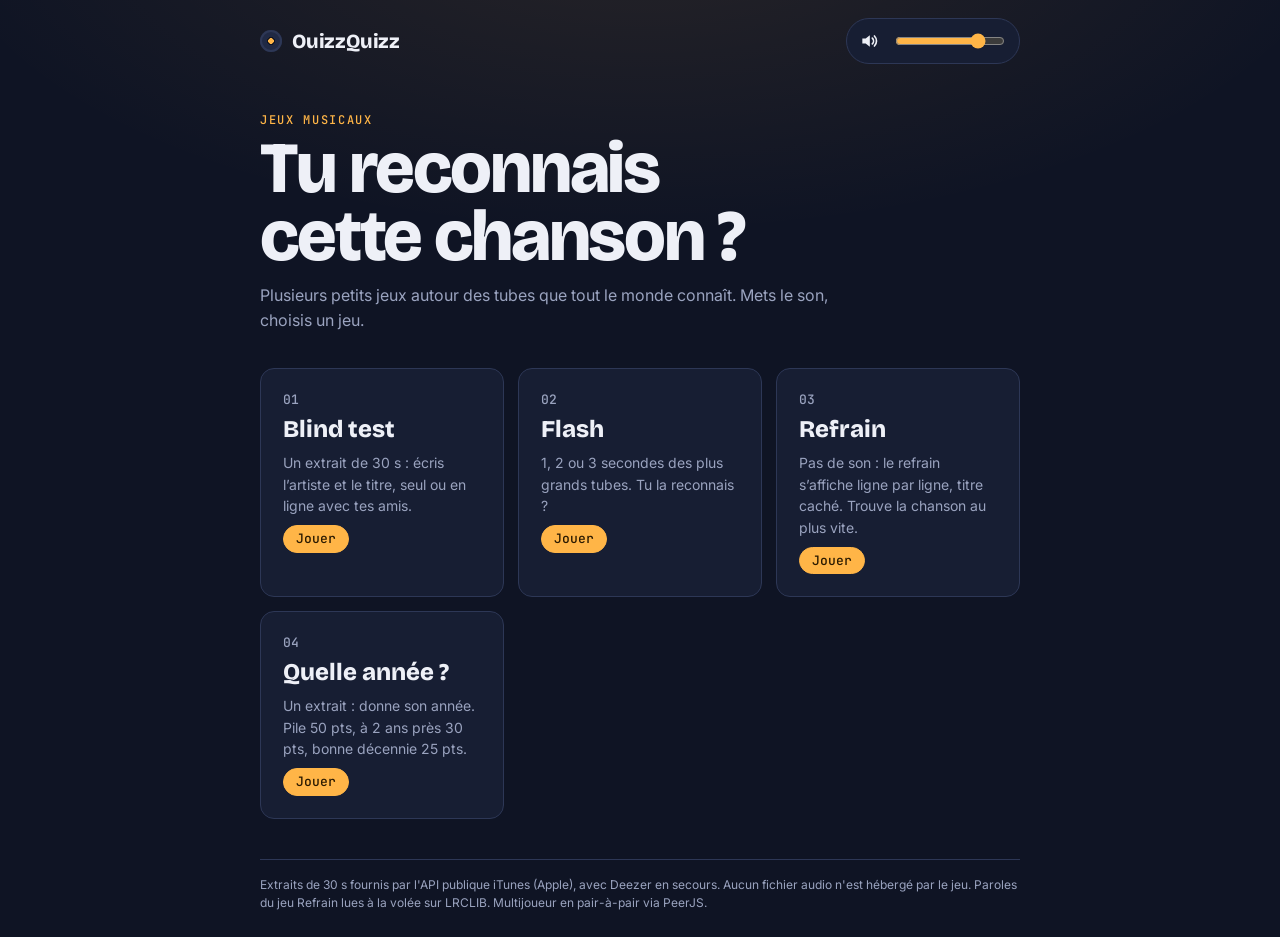
==== commit 9a536f76: "Flash 1/2/3 s, 4/6/8 propositions, styles, Quelle année ?, +521 titres français - Flash : durée régl" ====
--- a/index.html
+++ b/index.html
@@ -29,6 +29,7 @@
 
   <!-- Scripts classiques (pas de modules ES) : le jeu marche aussi en double-cliquant sur index.html. -->
   <script src="js/vendor/peerjs.min.js"></script>
+  <script src="js/vendor/mqtt.min.js"></script>
   <script src="js/core/registry.js"></script>
   <script src="js/core/audio-source.js"></script>
   <script src="js/core/ui.js"></script>
@@ -36,6 +37,7 @@
   <script src="js/core/net.js"></script>
   <script src="js/core/lyrics.js"></script>
   <script src="js/data/big-catalog.js"></script>
+  <script src="js/data/fr-extra.js"></script>
   <script src="js/data/catalog.js"></script>
   <script src="js/data/refrain-songs.js"></script>
   <script src="js/games/blindtest/engine.js"></script>
--- a/css/style.css
+++ b/css/style.css
@@ -382,3 +382,24 @@
 @media (prefers-reduced-motion: reduce) { .lyric.on { animation: none; } }
 .panel.round .lyrics-stage .status { font: 500 12px var(--mono); color: var(--muted); }
 .panel.round .lyrics-stage { padding: 18px 16px; gap: 10px; }
+.board.standings.final li { grid-template-columns: auto minmax(0, 1fr) auto auto; }
+.board-speed { font: 500 13px var(--mono); color: var(--muted); font-variant-numeric: tabular-nums; }
+.tie-tag { margin-left: 6px; padding: 1px 8px; border-radius: 999px; font: 500 11px var(--mono); color: var(--amber); border: 1px solid var(--amber); vertical-align: middle; }
+
+/* ---------- Quelle année ? ---------- */
+.year-form { display: grid; gap: 12px; justify-items: stretch; }
+.year-row { display: flex; gap: 8px; justify-content: center; align-items: center; }
+.year-input {
+  width: 6ch; text-align: center; font: 800 40px/1 var(--display); letter-spacing: .02em;
+  padding: 10px 12px; font-variant-numeric: tabular-nums;
+}
+.year-nudge { min-width: 52px; padding-inline: 10px; font-family: var(--mono); }
+.year-slider { width: 100%; accent-color: var(--amber); height: 28px; }
+.year-scale { display: flex; justify-content: space-between; font: 500 12px var(--mono); color: var(--muted); margin-top: -8px; }
+.year-form .btn.primary { justify-self: center; min-width: 180px; }
+.year-zone.sent .year-input { border-color: var(--amber); }
+.reveal-year { margin: 0; font: 800 clamp(40px, 8vw, 64px)/1 var(--display); color: var(--amber); letter-spacing: -.02em; }
+@media (max-width: 480px) {
+  .year-input { font-size: 32px; }
+  .year-nudge { min-width: 44px; }
+}
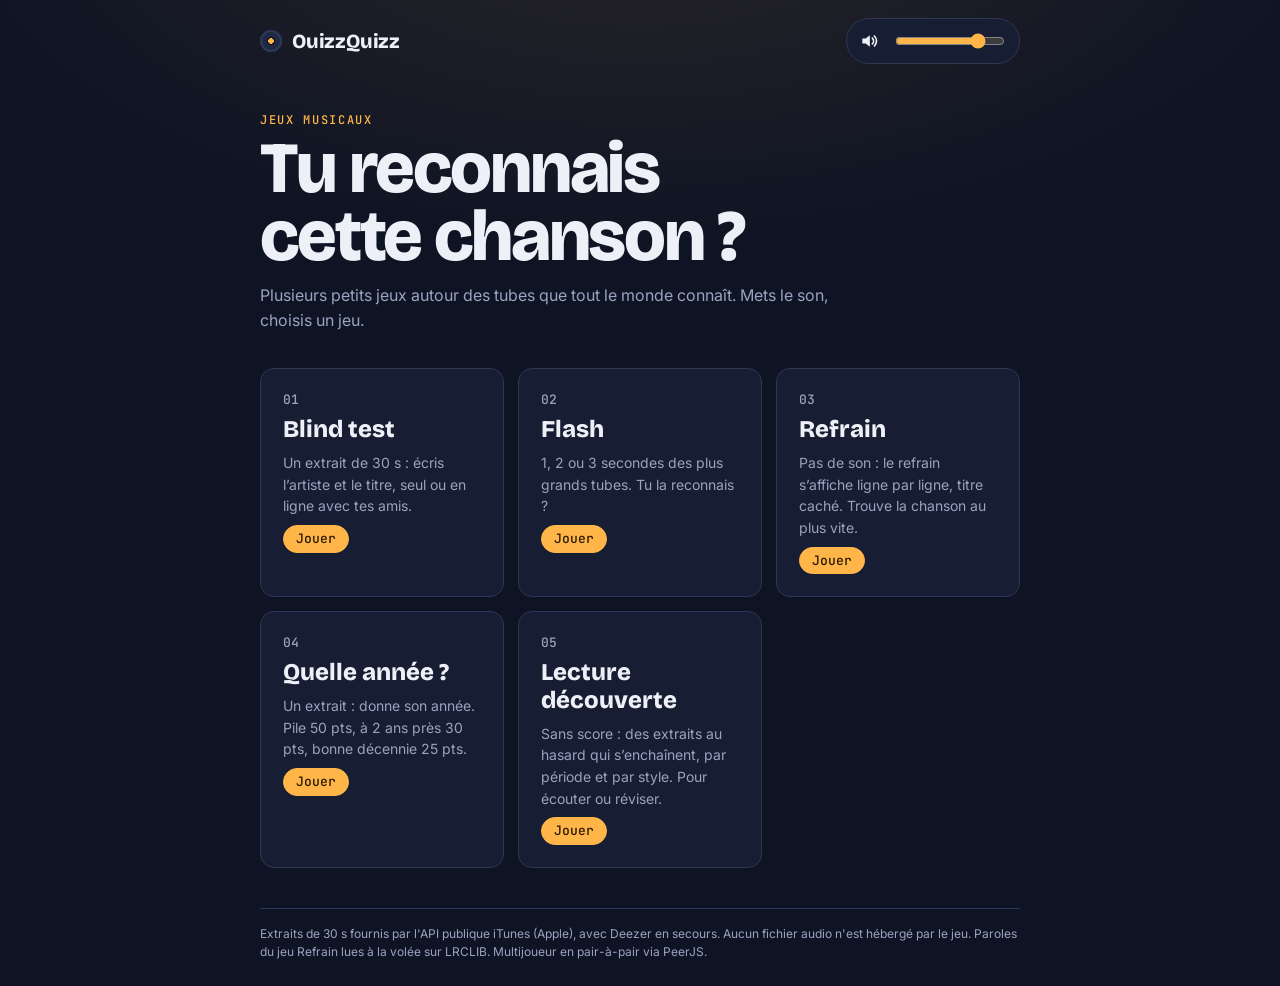
==== commit 474666db: "Jeu 05 : Lecture découverte (extraits au hasard, sans score) Radio aléatoire filtrable par niveau, p" ====
--- a/index.html
+++ b/index.html
@@ -42,6 +42,7 @@
   <script src="js/data/refrain-songs.js"></script>
   <script src="js/games/blindtest/engine.js"></script>
   <script src="js/games/blindtest/view.js"></script>
+  <script src="js/games/discover.js"></script>
   <!-- Ajouter les futurs sous-jeux ici : js/games/<nom>.js -->
   <script src="js/app.js"></script>
 </body>
--- a/css/style.css
+++ b/css/style.css
@@ -403,3 +403,13 @@
   .year-input { font-size: 32px; }
   .year-nudge { min-width: 44px; }
 }
+
+/* ---------- Lecture découverte ---------- */
+.disc-now { min-height: 140px; }
+.disc-cover[hidden] { display: none; }
+.disc-tags { display: flex; flex-wrap: wrap; gap: 6px; margin-top: 8px; }
+.disc-tags:empty { display: none; }
+.disc-stage { padding: 14px 16px; gap: 6px; }
+.disc-actions { justify-content: center; }
+.disc-history li { align-items: center; }
+.disc-again { padding: 4px 10px; font-size: 13px; margin-left: auto; }
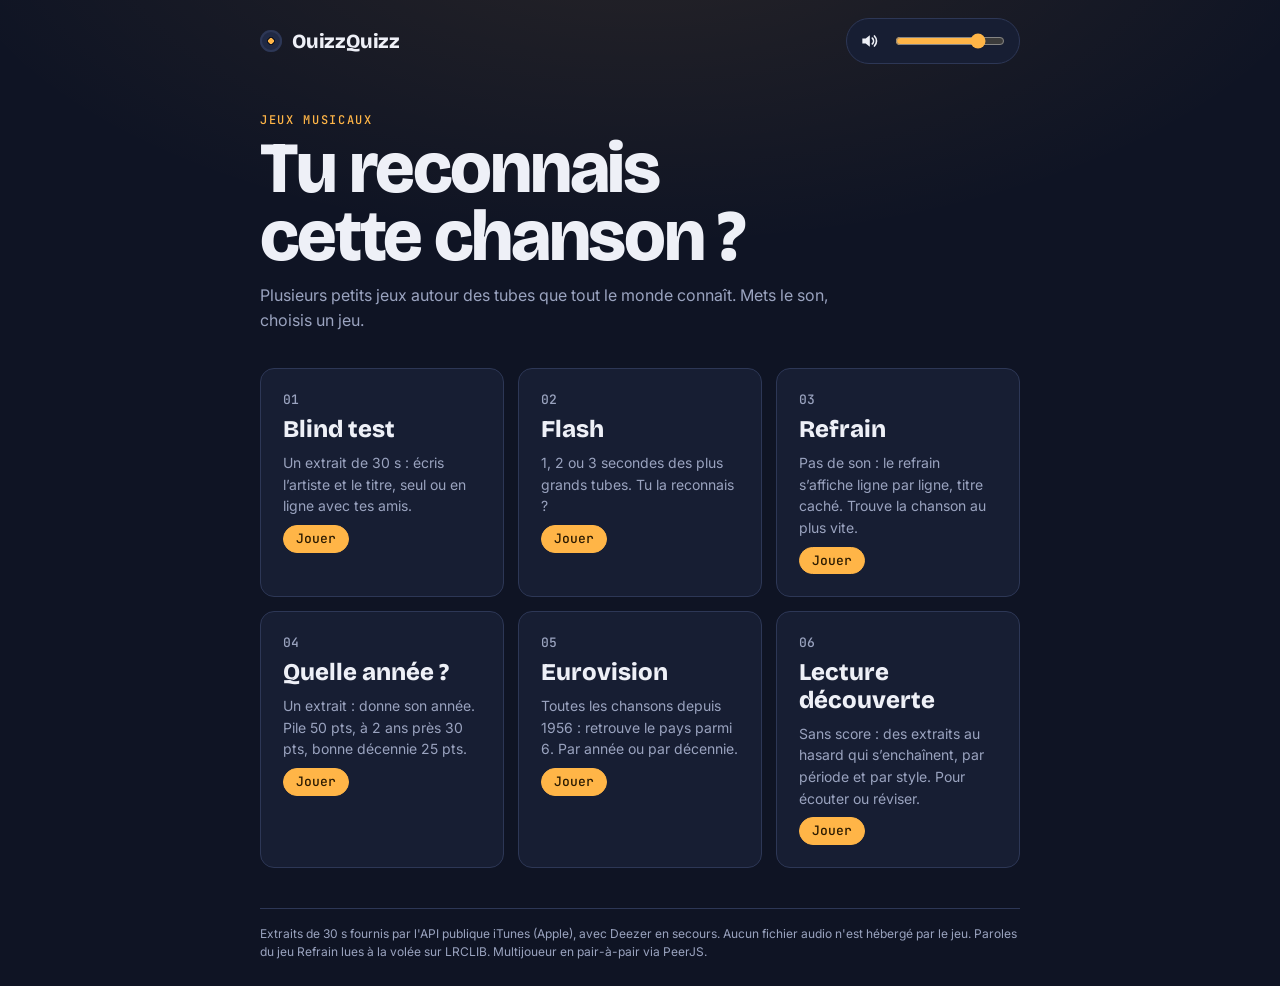
==== commit 9e4c2054: "Jeu 05 : Eurovision (retrouver le pays parmi 6) 1 830 chansons de 1956 à 2026 (EurovisionAPI/dataset" ====
--- a/index.html
+++ b/index.html
@@ -40,6 +40,7 @@
   <script src="js/data/fr-extra.js"></script>
   <script src="js/data/catalog.js"></script>
   <script src="js/data/refrain-songs.js"></script>
+  <script src="js/data/eurovision.js"></script>
   <script src="js/games/blindtest/engine.js"></script>
   <script src="js/games/blindtest/view.js"></script>
   <script src="js/games/discover.js"></script>
--- a/css/style.css
+++ b/css/style.css
@@ -413,3 +413,9 @@
 .disc-actions { justify-content: center; }
 .disc-history li { align-items: center; }
 .disc-again { padding: 4px 10px; font-size: 13px; margin-left: auto; }
+
+/* ---------- Eurovision ---------- */
+.esc-range { display: flex; flex-wrap: wrap; gap: 12px; align-items: center; }
+.esc-year { display: flex; gap: 8px; align-items: center; color: var(--muted); font-size: 14px; }
+.esc-select { width: auto; padding: 8px 12px; font: 500 15px var(--mono); }
+.reveal-country { margin: 4px 0 0 !important; font: 800 20px/1.2 var(--display); color: var(--amber); }
